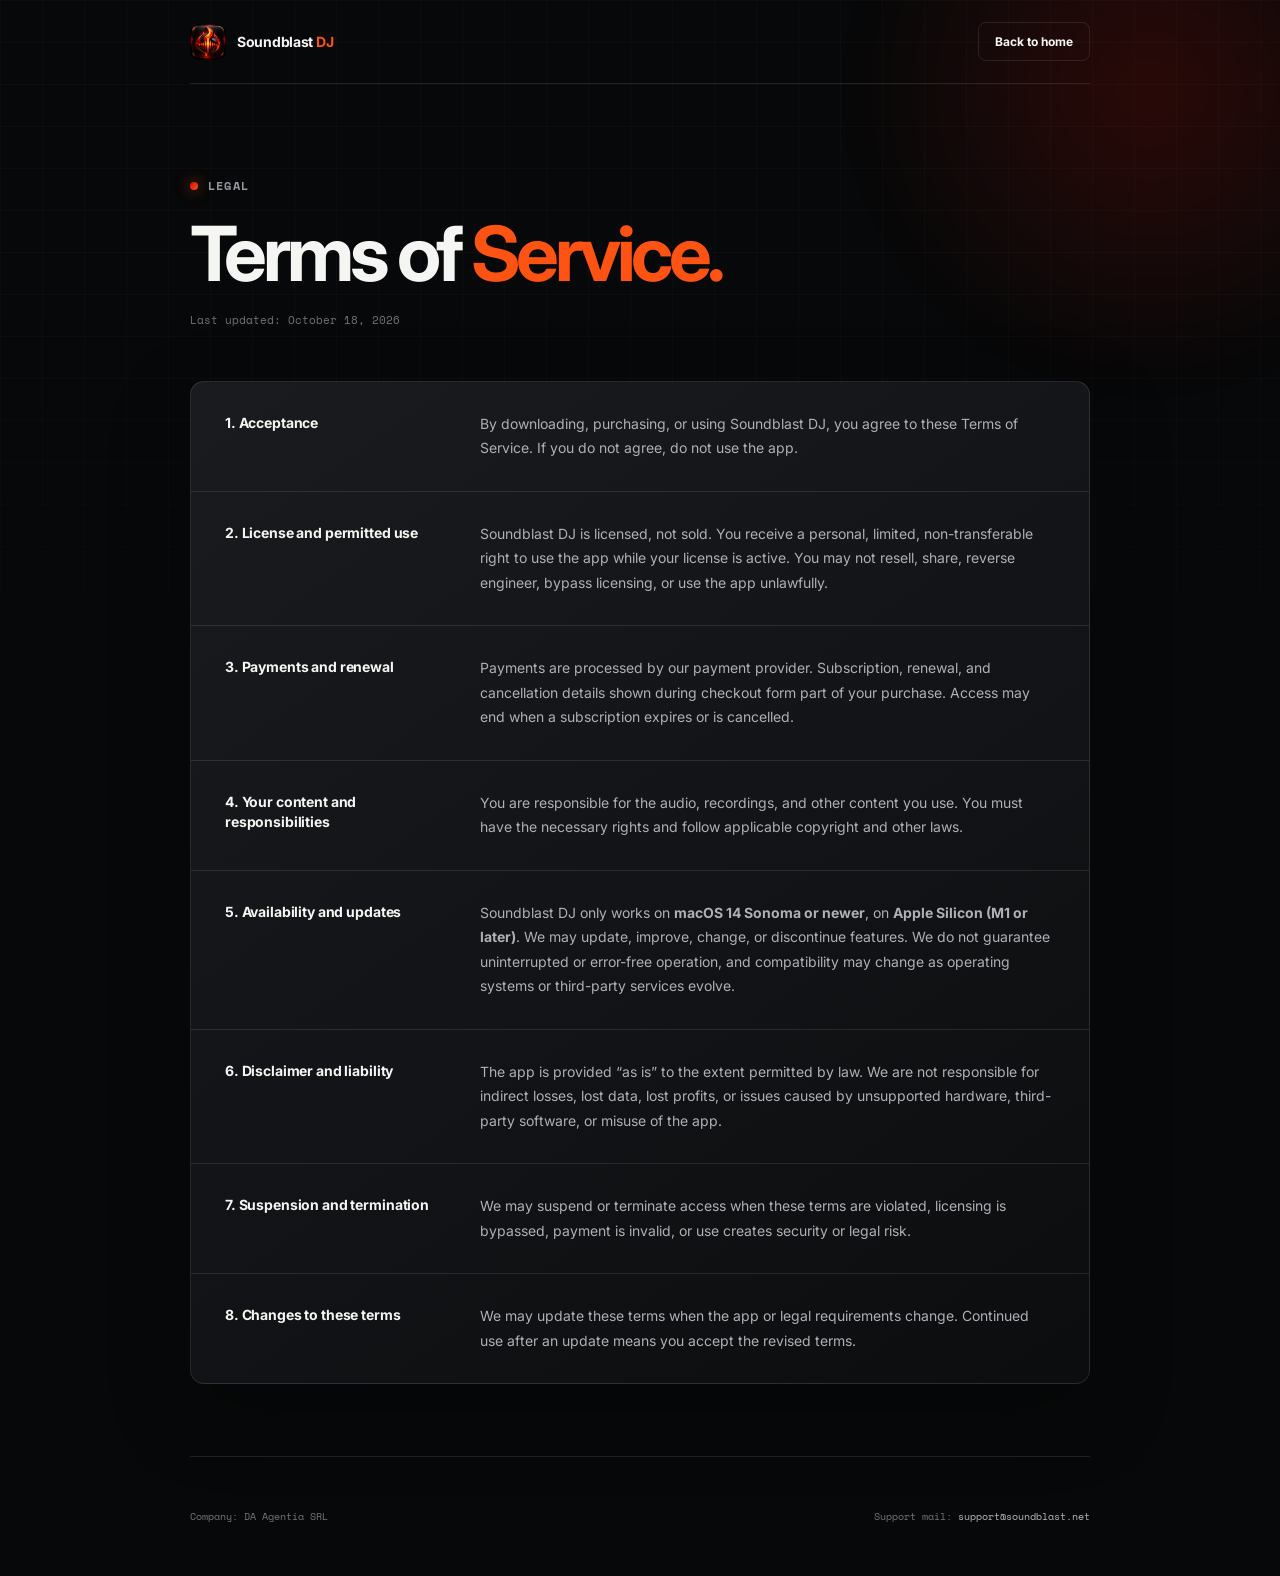
==== terms.html @ a771a8cf "LTS V9" ====
<!doctype html>
<html lang="en">
  <head>
    <meta charset="UTF-8" />
    <meta name="viewport" content="width=device-width, initial-scale=1.0" />
    <meta name="description" content="Terms of Service for Soundblast DJ." />
    <meta name="theme-color" content="#070809" />
    <title>Terms of Service · Soundblast DJ</title>
    <link rel="icon" type="image/png" sizes="64x64" href="favicon.png" />
    <link rel="apple-touch-icon" href="assets/soundblast-icon.png" />
    <link rel="stylesheet" href="terms.css" />
  </head>
  <body>
    <header>
      <a class="logo" href="index.html" aria-label="Soundblast DJ home">
        <img src="assets/soundblast-icon.png" alt="" />
        <span>Soundblast <b>DJ</b></span>
      </a>
      <a class="back-link" href="index.html">Back to home</a>
    </header>

    <main>
      <section class="terms-heading">
        <p class="eyebrow"><span></span> Legal</p>
        <h1>Terms of <em>Service.</em></h1>
        <p class="updated">Last updated: October 18, 2026</p>
      </section>

      <article class="terms-card">
        <section>
          <h2>1. Acceptance</h2>
          <p>By downloading, purchasing, or using Soundblast DJ, you agree to these Terms of Service. If you do not agree, do not use the app.</p>
        </section>

        <section>
          <h2>2. License and permitted use</h2>
          <p>Soundblast DJ is licensed, not sold. You receive a personal, limited, non-transferable right to use the app while your license is active. You may not resell, share, reverse engineer, bypass licensing, or use the app unlawfully.</p>
        </section>

        <section>
          <h2>3. Payments and renewal</h2>
          <p>Payments are processed by our payment provider. Subscription, renewal, and cancellation details shown during checkout form part of your purchase. Access may end when a subscription expires or is cancelled.</p>
        </section>

        <section>
          <h2>4. Your content and responsibilities</h2>
          <p>You are responsible for the audio, recordings, and other content you use. You must have the necessary rights and follow applicable copyright and other laws.</p>
        </section>

        <section>
          <h2>5. Availability and updates</h2>
          <p>Soundblast DJ only works on <strong>macOS 14 Sonoma or newer</strong>, on <strong>Apple Silicon (M1 or later)</strong>. We may update, improve, change, or discontinue features. We do not guarantee uninterrupted or error-free operation, and compatibility may change as operating systems or third-party services evolve.</p>
        </section>

        <section>
          <h2>6. Disclaimer and liability</h2>
          <p>The app is provided “as is” to the extent permitted by law. We are not responsible for indirect losses, lost data, lost profits, or issues caused by unsupported hardware, third-party software, or misuse of the app.</p>
        </section>

        <section>
          <h2>7. Suspension and termination</h2>
          <p>We may suspend or terminate access when these terms are violated, licensing is bypassed, payment is invalid, or use creates security or legal risk.</p>
        </section>

        <section>
          <h2>8. Changes to these terms</h2>
          <p>We may update these terms when the app or legal requirements change. Continued use after an update means you accept the revised terms.</p>
        </section>
      </article>
    </main>

    <footer>
      <p>Company: DA Agentia SRL</p>
      <p>Support mail: <a href="mailto:support@soundblast.net">support@soundblast.net</a></p>
    </footer>
  </body>
</html>
---- terms.css ----
@import url('https://fonts.googleapis.com/css2?family=Inter:wght@400;500;600;700;800&family=Space+Mono:wght@400;700&display=swap');

:root { color-scheme:dark; --bg:#070809; --panel:#15171a; --text:#f5f5f3; --muted:#96989e; --line:rgba(255,255,255,.1); --orange:#ff5314; --red:#d20b08; --width:900px; }
* { box-sizing:border-box; }
html { max-width:100%; overflow-x:clip; }
body { max-width:100%; margin:0; overflow-x:clip; background:var(--bg); color:var(--text); font-family:Inter,system-ui,sans-serif; -webkit-font-smoothing:antialiased; }
body::before { position:fixed; z-index:-2; inset:0; content:""; background-image:linear-gradient(rgba(255,255,255,.022) 1px,transparent 1px),linear-gradient(90deg,rgba(255,255,255,.022) 1px,transparent 1px); background-size:42px 42px; mask-image:linear-gradient(#000 30%,transparent 92%); }
body::after { position:fixed; z-index:-1; top:-220px; right:-180px; width:620px; height:620px; content:""; border-radius:50%; background:radial-gradient(circle,rgba(185,20,8,.2),transparent 68%); filter:blur(18px); }
a { color:inherit; text-decoration:none; }
header,main,footer { width:min(var(--width),calc(100% - 40px)); margin-inline:auto; }
header { height:84px; display:flex; align-items:center; justify-content:space-between; border-bottom:1px solid var(--line); }
.logo { display:inline-flex; align-items:center; gap:11px; font-size:14px; font-weight:700; letter-spacing:-.02em; }
.logo img { width:36px; height:36px; border-radius:9px; }
.logo b { color:var(--orange); }
.back-link { padding:11px 16px; border:1px solid var(--line); border-radius:8px; font-size:12px; font-weight:700; transition:border-color .2s ease,background .2s ease; }
.back-link:hover,.back-link:focus-visible { border-color:var(--orange); background:rgba(255,83,20,.06); outline:none; }
.terms-heading { padding:96px 0 52px; }
.eyebrow { display:flex; align-items:center; gap:10px; margin:0 0 24px; color:var(--muted); font:700 12px/1 "Space Mono",monospace; letter-spacing:.1em; text-transform:uppercase; }
.eyebrow span { width:8px; height:8px; border-radius:50%; background:linear-gradient(135deg,var(--red),var(--orange)); box-shadow:0 0 14px rgba(255,83,20,.65); }
h1 { margin:0; font-size:clamp(48px,8vw,76px); line-height:.98; letter-spacing:-.06em; }
h1 em { color:var(--orange); font-style:normal; }
.updated { margin:22px 0 0; color:#71737a; font:400 11px/1.5 "Space Mono",monospace; }
.terms-card { overflow:hidden; border:1px solid var(--line); border-radius:14px; background:linear-gradient(145deg,rgba(27,29,33,.92),rgba(13,14,16,.94)); box-shadow:0 28px 80px rgba(0,0,0,.25); }
.terms-card section { display:grid; grid-template-columns:minmax(180px,.7fr) minmax(0,1.8fr); gap:32px; padding:30px 34px; border-bottom:1px solid var(--line); }
.terms-card section:last-child { border-bottom:0; }
.terms-card h2 { margin:1px 0 0; font-size:14px; line-height:1.45; letter-spacing:-.01em; }
.terms-card p { margin:0; color:#aeb0b5; font-size:14px; line-height:1.75; }
footer { min-height:120px; display:flex; align-items:center; justify-content:space-between; gap:24px; margin-top:72px; border-top:1px solid var(--line); }
footer p { margin:0; color:#74767c; font:400 10px/1.6 "Space Mono",monospace; }
footer a { color:#b9bbc0; }
footer a:hover,footer a:focus-visible { color:var(--orange); outline:none; }

@media (max-width:640px) {
  header,main,footer { width:calc(100% - 28px); }
  header { height:72px; }
  .back-link { padding:9px 11px; }
  .terms-heading { padding:72px 0 40px; }
  .terms-card section { grid-template-columns:1fr; gap:10px; padding:24px 20px; }
  footer { min-height:150px; align-items:flex-start; flex-direction:column; justify-content:center; gap:8px; margin-top:52px; }
}
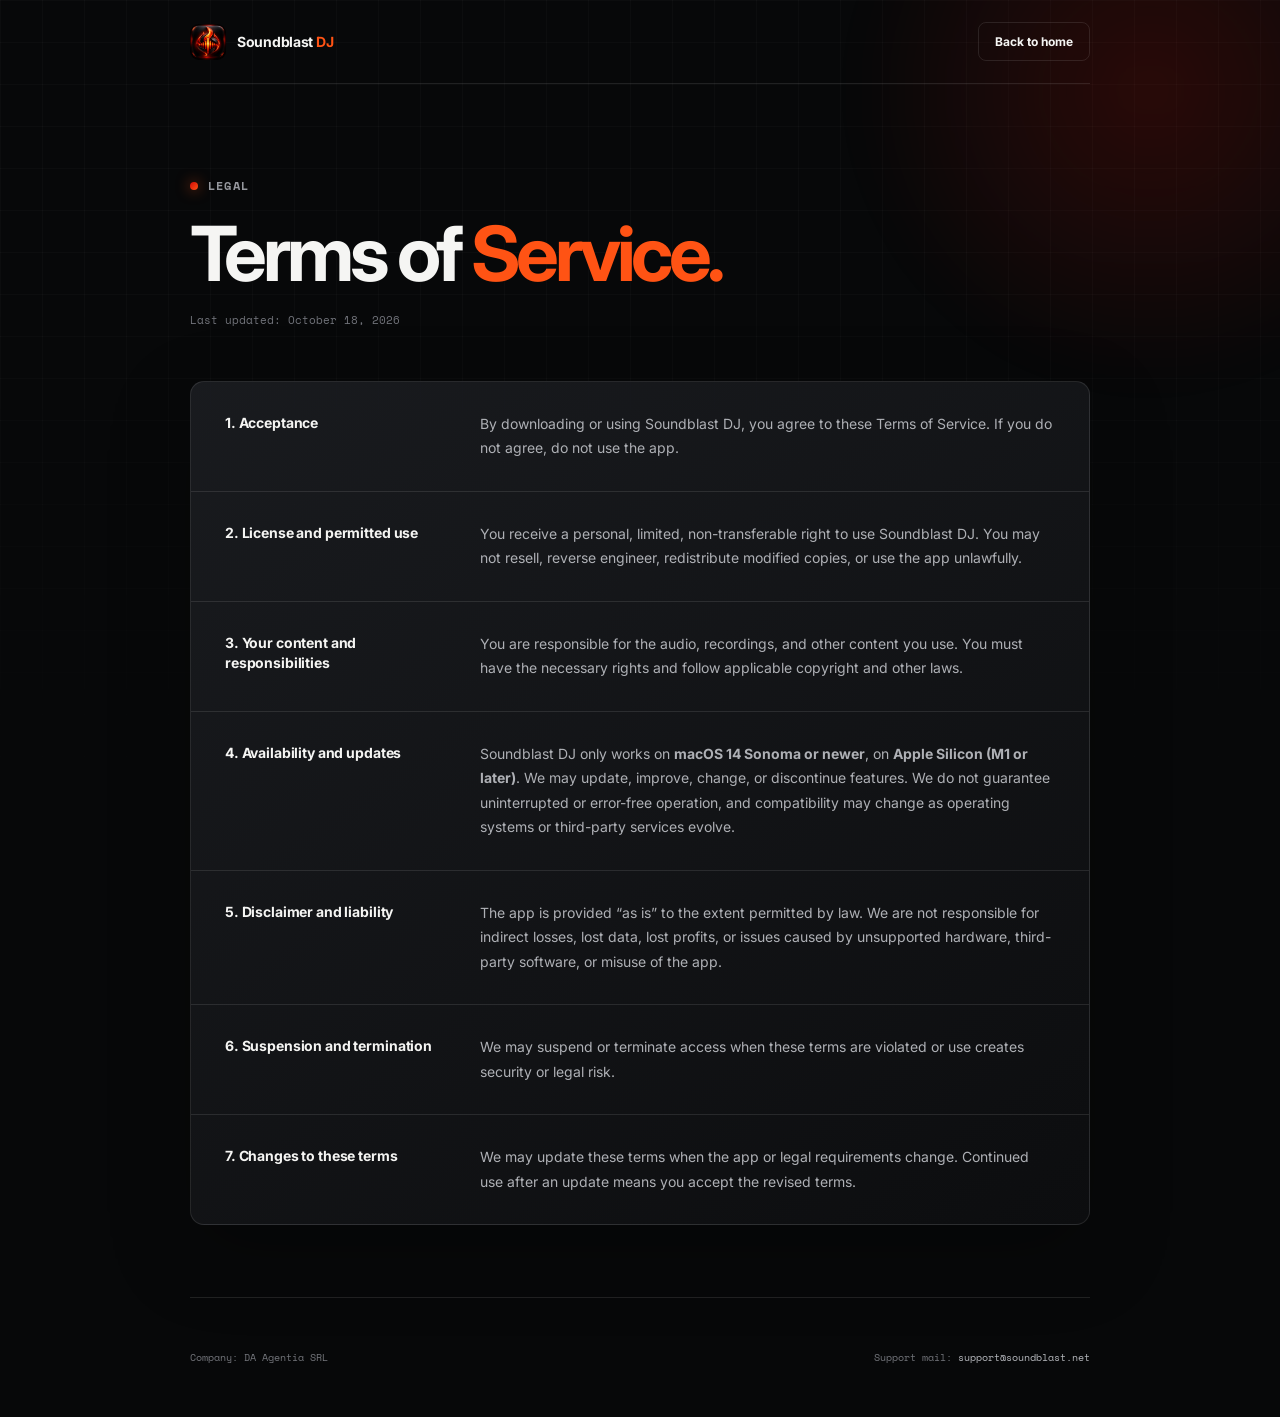
==== commit 4d7d0362: "LTS V9 STABLE" ====
--- a/terms.html
+++ b/terms.html
@@ -29,41 +29,36 @@
       <article class="terms-card">
         <section>
           <h2>1. Acceptance</h2>
-          <p>By downloading, purchasing, or using Soundblast DJ, you agree to these Terms of Service. If you do not agree, do not use the app.</p>
+          <p>By downloading or using Soundblast DJ, you agree to these Terms of Service. If you do not agree, do not use the app.</p>
         </section>
 
         <section>
           <h2>2. License and permitted use</h2>
-          <p>Soundblast DJ is licensed, not sold. You receive a personal, limited, non-transferable right to use the app while your license is active. You may not resell, share, reverse engineer, bypass licensing, or use the app unlawfully.</p>
+          <p>You receive a personal, limited, non-transferable right to use Soundblast DJ. You may not resell, reverse engineer, redistribute modified copies, or use the app unlawfully.</p>
         </section>
 
         <section>
-          <h2>3. Payments and renewal</h2>
-          <p>Payments are processed by our payment provider. Subscription, renewal, and cancellation details shown during checkout form part of your purchase. Access may end when a subscription expires or is cancelled.</p>
-        </section>
-
-        <section>
-          <h2>4. Your content and responsibilities</h2>
+          <h2>3. Your content and responsibilities</h2>
           <p>You are responsible for the audio, recordings, and other content you use. You must have the necessary rights and follow applicable copyright and other laws.</p>
         </section>
 
         <section>
-          <h2>5. Availability and updates</h2>
+          <h2>4. Availability and updates</h2>
           <p>Soundblast DJ only works on <strong>macOS 14 Sonoma or newer</strong>, on <strong>Apple Silicon (M1 or later)</strong>. We may update, improve, change, or discontinue features. We do not guarantee uninterrupted or error-free operation, and compatibility may change as operating systems or third-party services evolve.</p>
         </section>
 
         <section>
-          <h2>6. Disclaimer and liability</h2>
+          <h2>5. Disclaimer and liability</h2>
           <p>The app is provided “as is” to the extent permitted by law. We are not responsible for indirect losses, lost data, lost profits, or issues caused by unsupported hardware, third-party software, or misuse of the app.</p>
         </section>
 
         <section>
-          <h2>7. Suspension and termination</h2>
-          <p>We may suspend or terminate access when these terms are violated, licensing is bypassed, payment is invalid, or use creates security or legal risk.</p>
+          <h2>6. Suspension and termination</h2>
+          <p>We may suspend or terminate access when these terms are violated or use creates security or legal risk.</p>
         </section>
 
         <section>
-          <h2>8. Changes to these terms</h2>
+          <h2>7. Changes to these terms</h2>
           <p>We may update these terms when the app or legal requirements change. Continued use after an update means you accept the revised terms.</p>
         </section>
       </article>
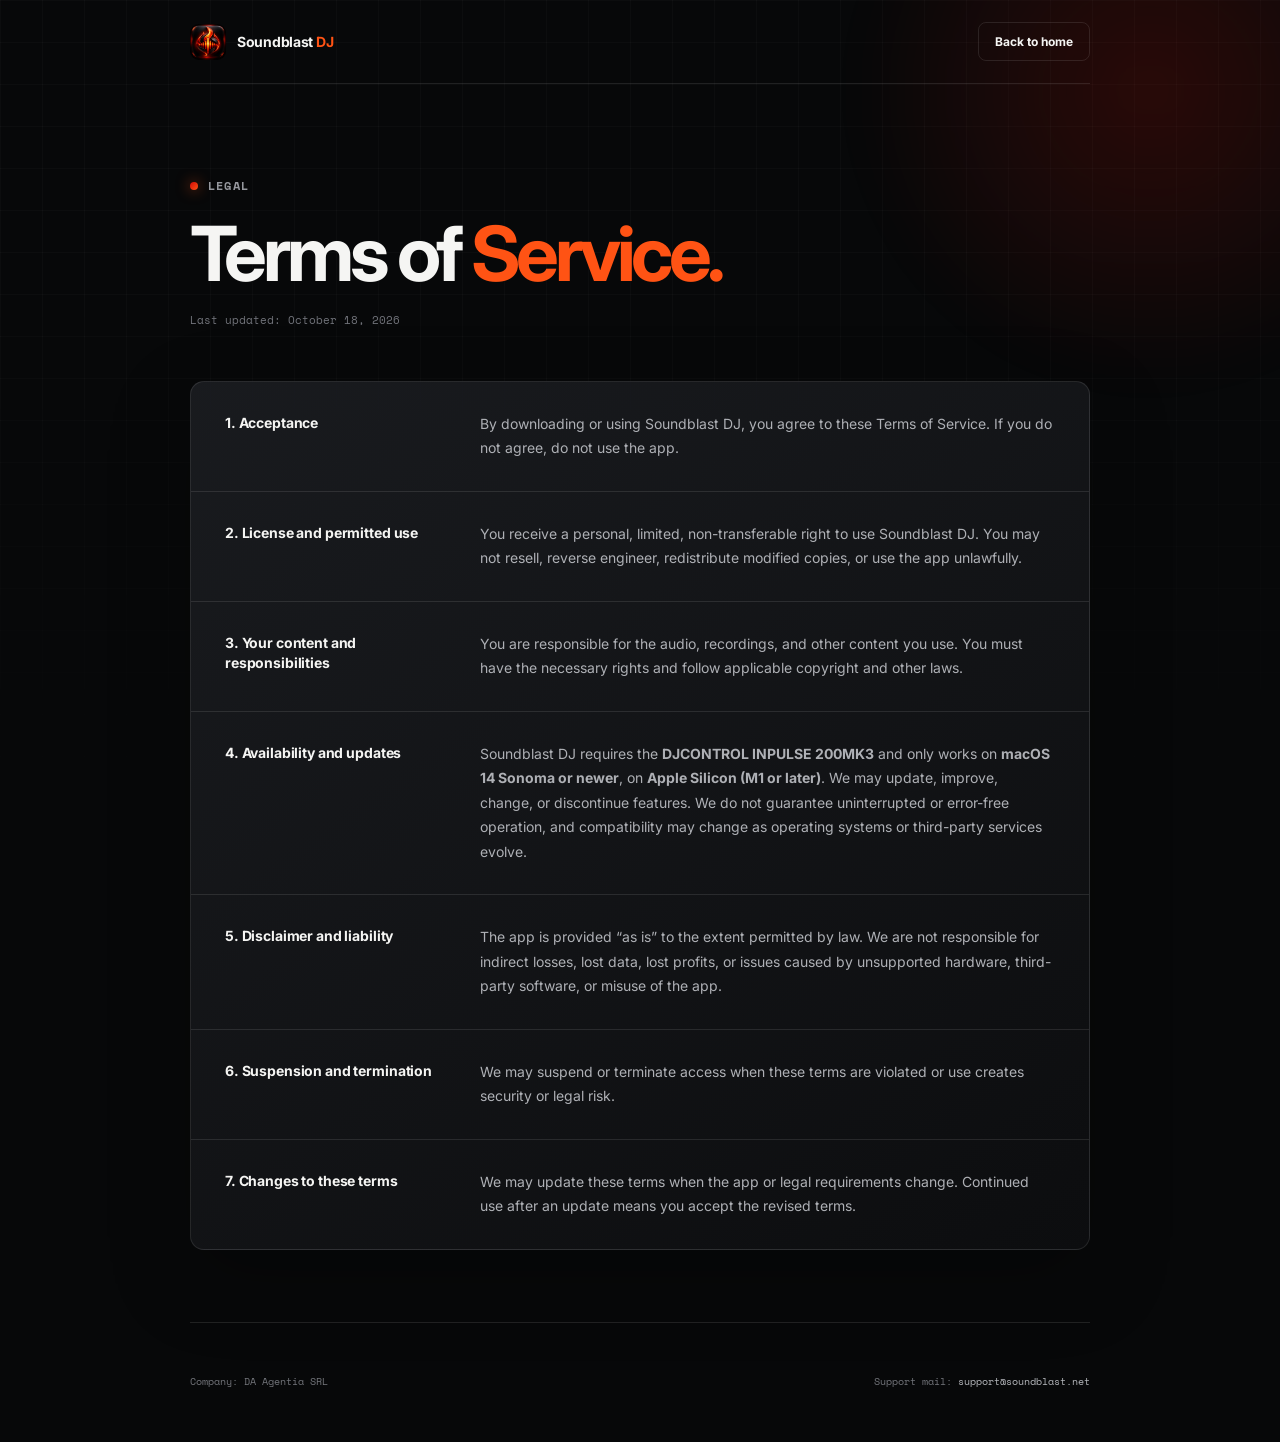
==== commit 4162529b: "LTS V9" ====
--- a/terms.html
+++ b/terms.html
@@ -44,7 +44,7 @@
 
         <section>
           <h2>4. Availability and updates</h2>
-          <p>Soundblast DJ only works on <strong>macOS 14 Sonoma or newer</strong>, on <strong>Apple Silicon (M1 or later)</strong>. We may update, improve, change, or discontinue features. We do not guarantee uninterrupted or error-free operation, and compatibility may change as operating systems or third-party services evolve.</p>
+          <p>Soundblast DJ requires the <strong>DJCONTROL INPULSE 200MK3</strong> and only works on <strong>macOS 14 Sonoma or newer</strong>, on <strong>Apple Silicon (M1 or later)</strong>. We may update, improve, change, or discontinue features. We do not guarantee uninterrupted or error-free operation, and compatibility may change as operating systems or third-party services evolve.</p>
         </section>
 
         <section>
